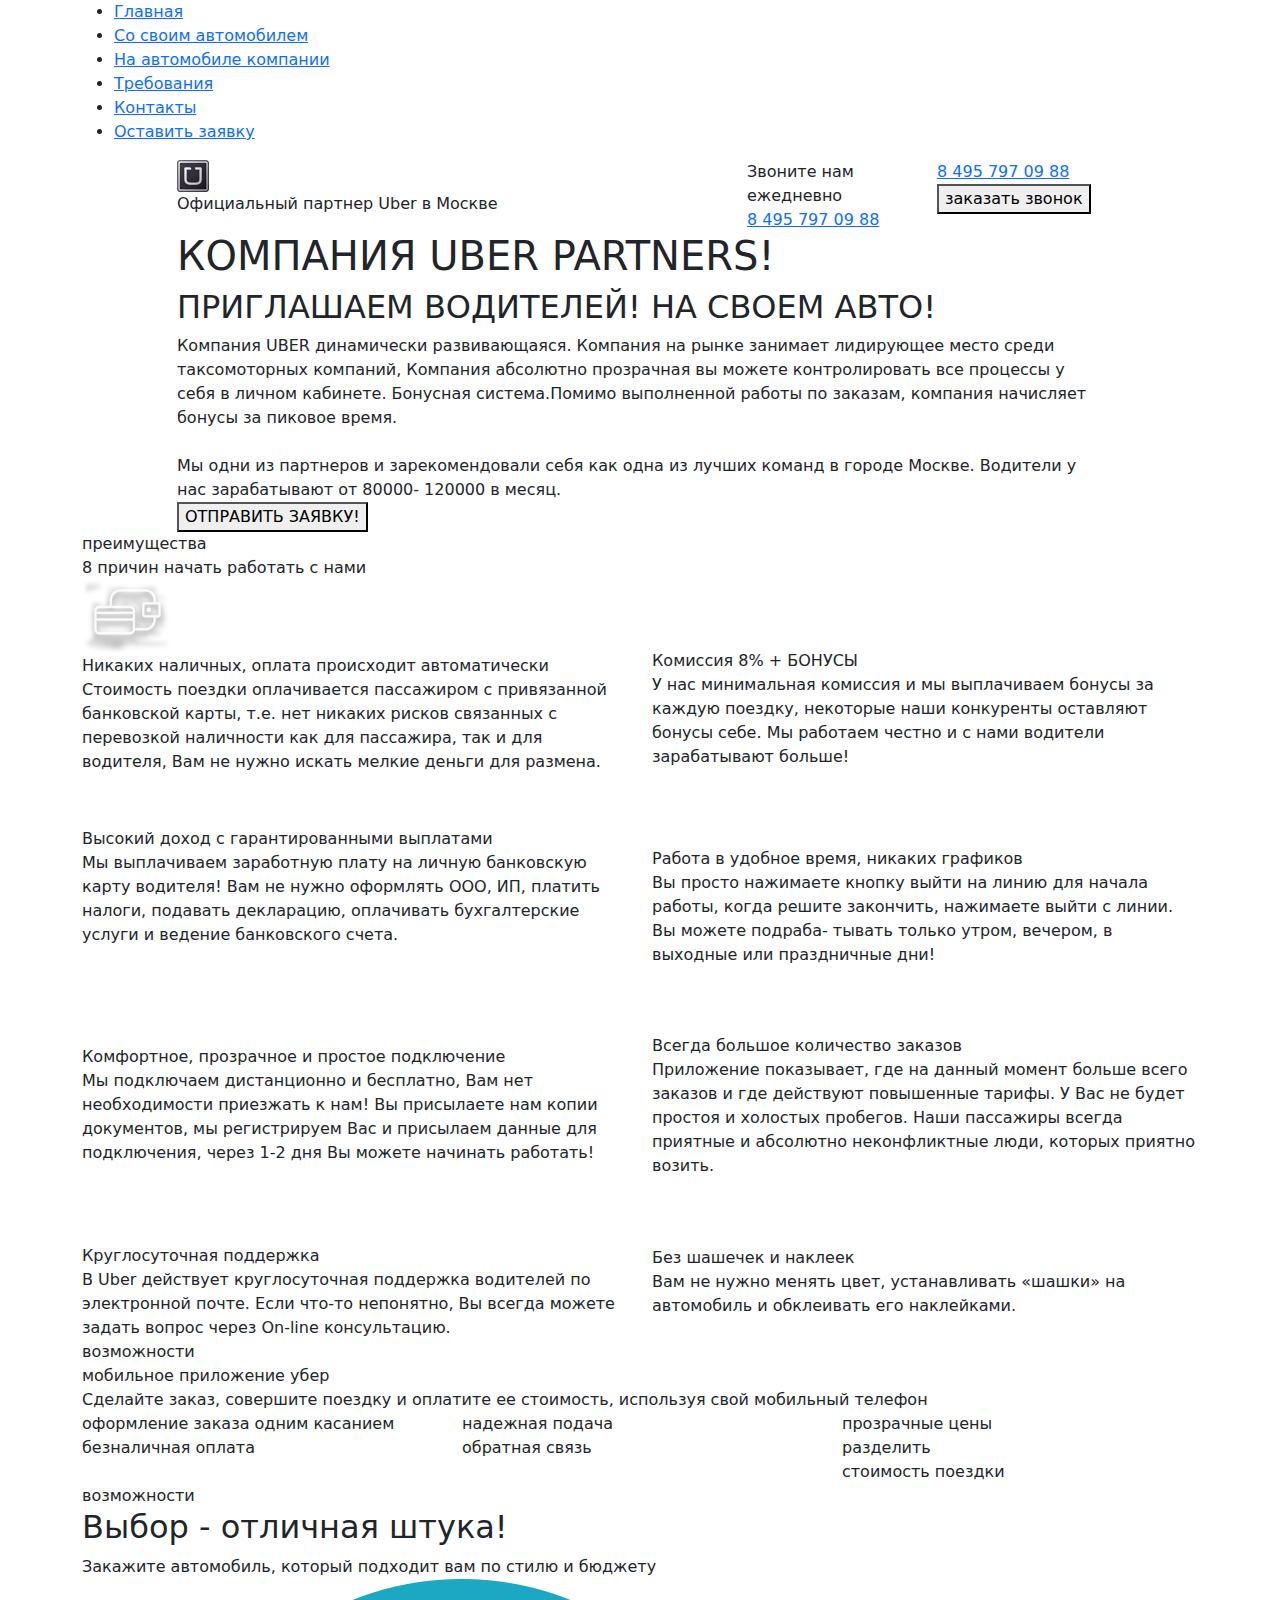
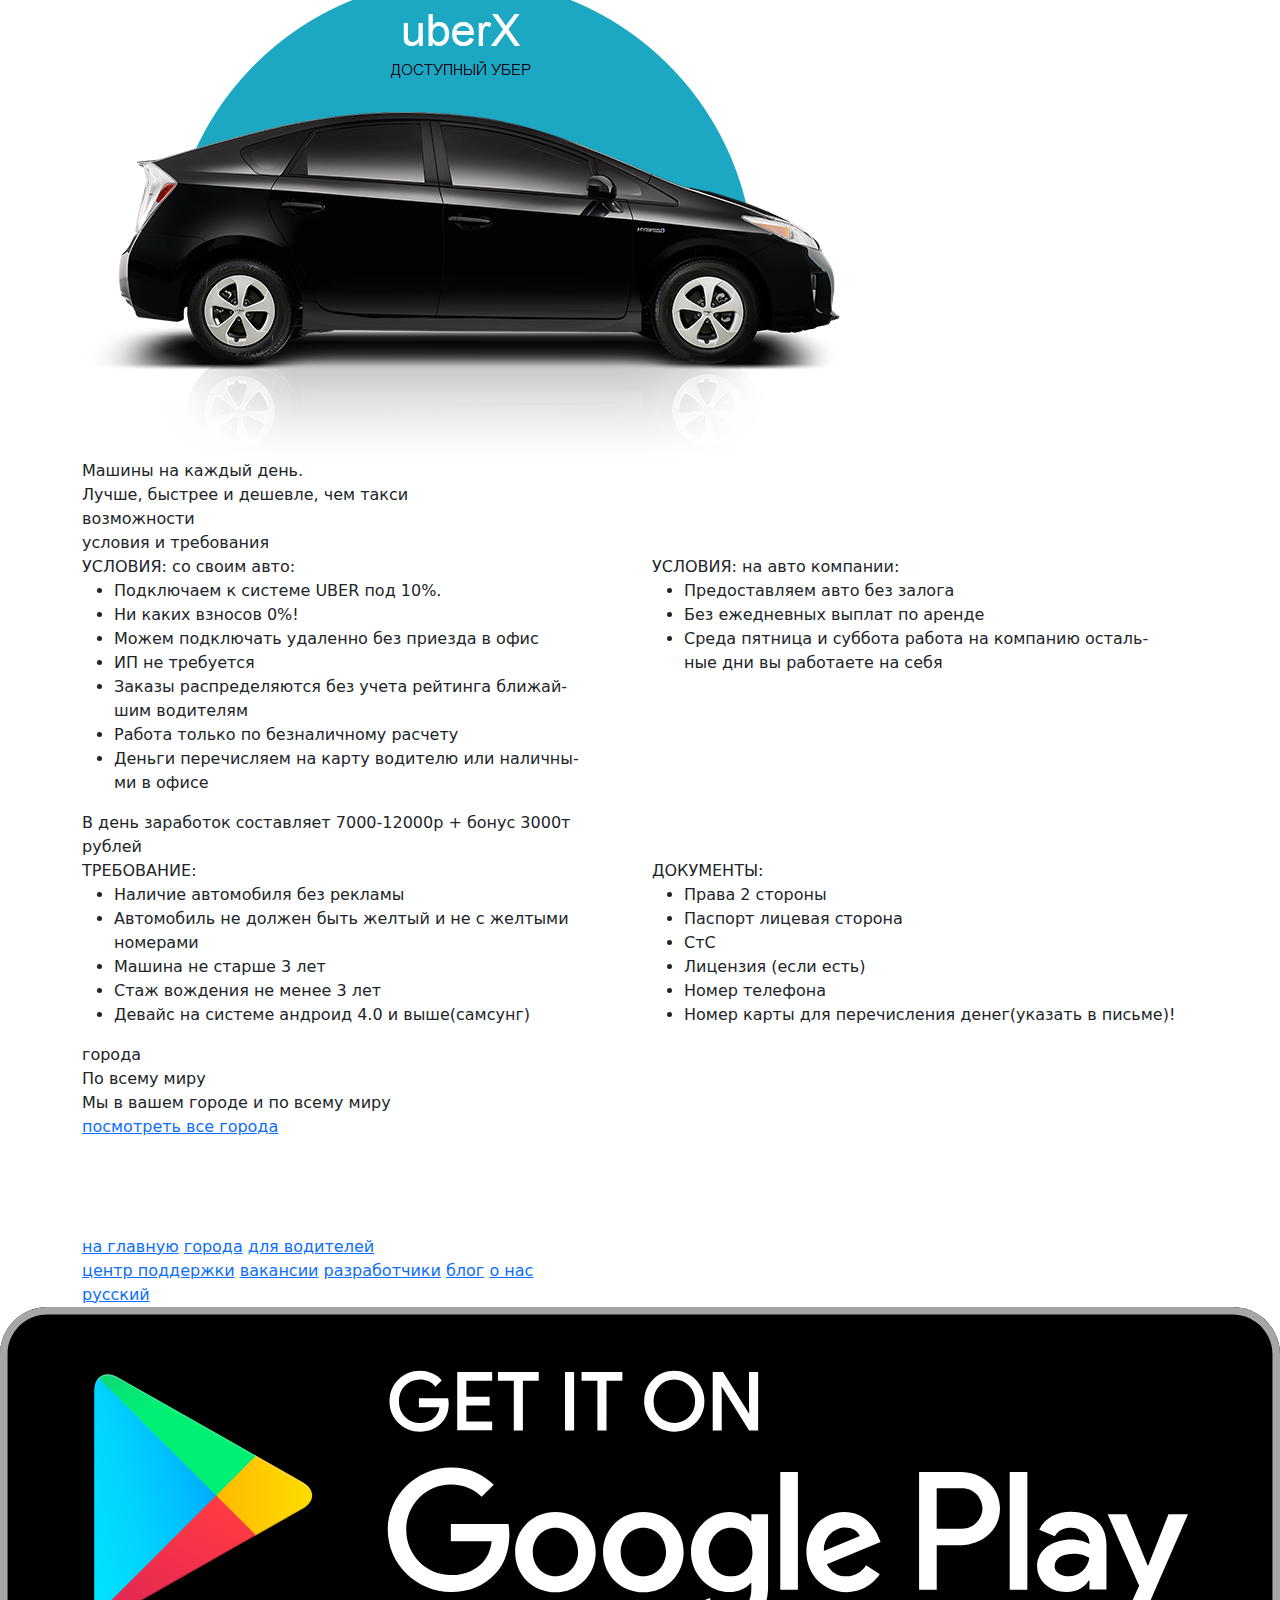
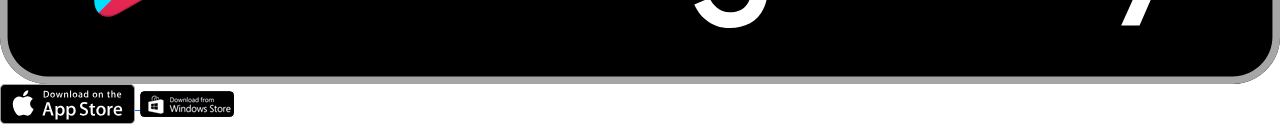
==== index.html @ 070eae1d "Add files via upload" ====
<!doctype html>
<html lang="en">

<head>
    <meta charset="utf-8">
    <meta name="viewport" content="width=device-width, initial-scale=1, shrink-to-fit=no">
    <link rel="stylesheet" href="css/bootstrap-reboot.min.css">
    <link rel="stylesheet" href="css/bootstrap-grid.min.css">
    <link rel="preconnect" href="https://fonts.googleapis.com">
    <link rel="preconnect" href="https://fonts.gstatic.com" crossorigin>
    <link href="https://fonts.googleapis.com/css2?family=Roboto:wght@100;300;400;700;900&display=swap" rel="stylesheet">
    <link rel="stylesheet" href="css/style.css">
    <title>Uber777.MOSCOW</title>
    <link rel="shortcut icon" href="icon/favicon.ico" type="image/x-icon">

</head>

<body>
    <header>
        <nav>
            <div class="container">
                <ul class="menu">
                    <li class="menu_item"><a href="#" class="menu_link">Главная</a></li>
                    <li class="menu_item"><a href="#request" class="menu_link">Со своим автомобилем</a></li>
                    <li class="menu_item"><a href="#request" class="menu_link">На автомобиле компании</a></li>
                    <li class="menu_item"><a href="#" class="menu_link">Требования</a></li>
                    <li class="menu_item"><a href="#" class="menu_link">Контакты</a></li>
                    <li class="menu_item"><a href="#" class="menu_link">Оставить заявку</a></li>
                </ul>

            </div>
            <div class="hamburger">
                <div class="hamburger_line"></div>
                <div class="hamburger_line"></div>
                <div class="hamburger_line"></div>
            </div>
        </nav>
        <div class="sub_header">
            <div class="container">
                <div class="row">
                    <div class="col-6 col-md-4 offset-md-1">
                        <div class="logo">
                            <a href="#" class="logo_img"><img src="img/Uber_logo.png" alt="Uber_logo"></a>
                            <div class="logo_descr">Официальный партнер Uber в Москве</div>
                        </div>
                    </div>
                    <div class="xs-hidden col-md-3 offset-md-1 col-xl-2 offset-xl-2">
                        <div class="call">
                            <div class="call_descr">Звоните нам ежедневно</div>
                            <a href="tel:+74957970988" class="call_number">8 495 797 09 88</a>
                        </div>
                    </div>
                    <div class="col-6 col-md-3">
                        <div class="xs-block">
                            <a href="tel:+74957970988" class="call_number md-hidden">8 495 797 09 88</a>
                            <button class="call_btn">заказать звонок</button>
                        </div>
                    </div>
                </div>
            </div>
        </div>
    </header>
    <section class="promo">
        <div class="container">
            <div class="row">

                <div class="col-md-12 offset-md-0 col-lg-10 offset-lg-1">
                    <h1 class="promo_header">КОМПАНИЯ UBER PARTNERS!</h1>
                    <h2 class="promo_subheader">ПРИГЛАШАЕМ ВОДИТЕЛЕЙ! НА СВОЕМ АВТО!</h2>
                    <div class="promo_descr">Компания UBER динамически развивающаяся. Компания на рынке занимает
                        лидирующее место среди таксомоторных компаний, Компания абсолютно прозрачная вы можете
                        контролировать все процессы у себя в личном кабинете. Бонуcная система.Помимо выполненной работы
                        по заказам, компания начисляет бонусы за пиковое время. <br><br>Мы одни из партнеров и
                        зарекомендовали
                        себя как одна из лучших команд в городе Москве. Водители у нас зарабатывают от 80000- 120000 в
                        месяц.</div>
                    <button class="promo_btn">ОТПРАВИТЬ ЗАЯВКУ!</button>
                </div>

            </div>
        </div>
    </section>
    <section class="eight_reason">
        <div class="container">
            <div class="reason_reason">преимущества</div>
            <div class="reason_header">8 причин начать работать с нами</div>
            <div class="row reason_row">
                <div class="col-md-6 ">
                    <div class="reason_wrapper">
                        <div class="wallet_circle">
                            <img src="icon/8_cause/wallet.svg" alt="" class="reason_icon">
                        </div>
                        <div class="reason_descr"><span class="blue_text">Никаких наличных, оплата происходит
                                автоматически</span><br>Стоимость поездки
                            оплачивается пассажиром с привязанной банковской карты, т.е. нет никаких рисков связанных с
                            перевозкой наличности как для пассажира, так и для водителя, Вам не нужно искать мелкие
                            деньги для размена.</div>
                    </div>
                </div>
                <div class="col-md-6">
                    <div class="reason_wrapper">
                        <div class="wallet_circle">
                            <img src="icon/8_cause/board.svg" alt="" class="reason_icon">
                        </div>
                        <div class="reason_descr"><span class="blue_text">Комиссия 8% + БОНУСЫ</span><br>У нас
                            минимальная комиссия и мы выплачиваем бонусы
                            за каждую поездку, некоторые наши конкуренты оставляют бонусы себе. Мы работаем честно и с
                            нами водители зарабатывают больше!</div>
                    </div>
                </div>
                <div class="col-md-6">
                    <div class="reason_wrapper">
                        <div class="wallet_circle">
                            <img src="icon/8_cause/cash.svg" alt="" class="reason_icon">
                        </div>
                        <div class="reason_descr"><span class="blue_text">Высокий доход с гарантированными
                                выплатами</span><br>Мы выплачиваем заработную плату на личную банковскую карту водителя!
                            Вам не нужно оформлять ООО, ИП, платить налоги,
                            подавать декларацию, оплачивать бухгалтерские услуги и ведение банковского счета.
                        </div>
                    </div>
                </div>
                <div class="col-md-6">
                    <div class="reason_wrapper">
                        <div class="wallet_circle">
                            <img src="icon/8_cause/calendar.svg" alt="" class="reason_icon">
                        </div>
                        <div class="reason_descr"><span class="blue_text">Работа в удобное время,
                                никаких графиков</span><br>Вы просто нажимаете кнопку выйти на линию для начала работы,
                            когда решите закончить, нажимаете выйти с линии. Вы можете подраба-
                            тывать только утром, вечером, в выходные или праздничные дни! </div>
                    </div>
                </div>
                <div class="col-md-6">
                    <div class="reason_wrapper">
                        <div class="wallet_circle">
                            <img src="icon/8_cause/key.svg" alt="" class="reason_icon">
                        </div>
                        <div class="reason_descr"><span class="blue_text">Комфортное, прозрачное и
                                простое подключение</span><br>Мы подключаем дистанционно и бесплатно, Вам нет
                            необходимости
                            приезжать к
                            нам! Вы присылаете нам копии документов, мы регистрируем Вас и присылаем данные для
                            подключения,
                            через 1-2 дня Вы можете начинать работать!</div>
                    </div>
                </div>
                <div class="col-md-6">
                    <div class="reason_wrapper">
                        <div class="wallet_circle">
                            <img src="icon/8_cause/map.svg" alt="" class="reason_icon">
                        </div>
                        <div class="reason_descr"><span class="blue_text">Всегда большое количество
                                заказов</span><br>Приложение показывает, где на данный момент больше всего заказов и где
                            действуют
                            повышенные тарифы. У Вас не будет простоя и холостых пробегов. Наши пассажиры всегда
                            приятные и
                            абсолютно неконфликтные люди, которых приятно возить.</div>
                    </div>
                </div>
                <div class="col-md-6">
                    <div class="reason_wrapper">
                        <div class="wallet_circle">
                            <img src="icon/8_cause/phone.svg" alt="" class="reason_icon">
                        </div>
                        <div class="reason_descr"><span class="blue_text">Круглосуточная поддержка</span><br>В Uber
                            действует круглосуточная поддержка водителей по электронной почте. Если что-то непонятно, Вы
                            всегда можете задать вопрос через On-line консультацию.</div>
                    </div>
                </div>
                <div class="col-md-6">
                    <div class="reason_wrapper">
                        <div class="wallet_circle">
                            <img src="icon/8_cause/car.svg" alt="" class="reason_icon">
                        </div>
                        <div class="reason_descr"><span class="blue_text">Без шашечек и наклеек</span><br>Вам не нужно
                            менять цвет, устанавливать «шашки» на автомобиль и обклеивать его наклейками.</div>
                    </div>
                </div>
            </div>
        </div>
    </section>
    <section class="mobilApp">
        <div class="container">
            <div class="mobilApp_facilities">возможности</div>
            <div class="mobilApp_header">мобильное приложение убер</div>
            <div class="mobilApp_descr">Сделайте заказ, совершите поездку и оплатите ее стоимость, используя свой
                мобильный
                телефон</div>
            <div class="row">
                <div class="col-md-6 col-lg-4 ">
                    <div class="mobilApp_wrapper order">
                        <div class="wrapper_header">оформление заказа одним касанием</div>
                        <a href="#" class="wrapper_btn"></a>
                    </div>
                </div>
                <div class="col-md-6 col-lg-4 ">
                    <div class="mobilApp_wrapper feed">
                        <div class="wrapper_header">надежная подача</div>
                        <a href="#" class="wrapper_btn"></a>
                    </div>
                </div>
                <div class="col-md-6 col-lg-4 ">
                    <div class="mobilApp_wrapper prices">
                        <div class="wrapper_header">прозрачные цены</div>
                        <a href="#" class="wrapper_btn"></a>
                    </div>
                </div>
                <div class="col-md-6 col-lg-4">
                    <div class="mobilApp_wrapper cashless">
                        <div class="wrapper_header">безналичная оплата</div>
                        <a href="#" class="wrapper_btn"></a>
                    </div>
                </div>
                <div class="col-md-6 col-lg-4 ">
                    <div class="mobilApp_wrapper feedback">
                        <div class="wrapper_header">обратная связь</div>
                        <a href="#" class="wrapper_btn"></a>
                    </div>
                </div>
                <div class="col-md-6 col-lg-4">
                    <div class="mobilApp_wrapper cost">
                        <div class="wrapper_header">разделить<br>стоимость поездки</div>
                        <a href="#" class="wrapper_btn"></a>
                    </div>
                </div>
            </div>
        </div>
    </section>

    <section class="choice">
        <div class="container">
            <div class="black"></div>
            <div class="choice_facilities">возможности</div>
            <h2 class="choice_title">Выбор - отличная штука!</h2>
            <div class="choice_subtitle">Закажите автомобиль, который подходит вам по стилю и бюджету</div>
            <img src="img/bg/car.png" alt="uber car" class="choice_img">
            <div class="choice_descr">
                Машины на каждый день.<br>
                Лучше, быстрее и дешевле, чем такси
            </div>
        </div>
    </section>
    <section class="request" id="request">
        <div class="container">
            <div class="request_facilities">возможности</div>
            <div class="request_header">условия и требования</div>
            <div class="row">
                <div class="col-10 col-md-6">
                    <div class="request_wrapper">
                        <div class="request_wrapper_header b_text">УСЛОВИЯ: со своим авто:</div>
                        <ul class="request_wrapper_menu">
                            <li>Подключаем к системе UBER под 10%.</li>
                            <li>Ни каких взносов 0%!</li>
                            <li>Можем подключать удаленно без приезда в офис</li>
                            <li>ИП не требуется</li>
                            <li>Заказы распределяются без учета
                                рейтинга ближай-<br>шим водителям</li>
                            <li>Работа только по безналичному расчету</li>
                            <li>Деньги перечисляем на карту водителю или наличны-<br>ми в офисе</li>
                        </ul>
                        <div class="request_wrapper_descr">В день заработок составляет 7000-12000р + бонус 3000т <br>
                            рублей
                        </div>
                    </div>
                </div>
                <div class="col-12 col-md-6">
                    <div class="request_wrapper">
                        <div class="request_wrapper_header b_text">УСЛОВИЯ: на авто компании:</div>
                        <ul class="request_wrapper_menu">
                            <li>Предоставляем авто без залога</li>
                            <li>Без ежедневных выплат по аренде</li>
                            <li>Среда пятница и суббота работа на компанию осталь-<br>ные дни вы работаете на себя</li>
                        </ul>
                    </div>
                </div>
                <div class="col-12 col-md-6">
                    <div class="request_wrapper">
                        <div class="request_wrapper_header r_text">ТРЕБОВАНИЕ:</div>
                        <ul class="request_wrapper_menu r_point">
                            <li>Наличие автомобиля без рекламы</li>
                            <li>Автомобиль не должен быть желтый и не с желтыми<br>номерами</li>
                            <li>Машина не старше 3 лет</li>
                            <li>Стаж вождения не менее 3 лет</li>
                            <li>Девайс на системе андроид 4.0 и выше(самсунг)</li>
                        </ul>
                    </div>
                </div>
                <div class="col-12  col-md-6">
                    <div class="request_wrapper">
                        <div class="request_wrapper_header r_text">ДОКУМЕНТЫ:</div>
                        <ul class="request_wrapper_menu r_point">
                            <li>Права 2 стороны</li>
                            <li>Паспорт лицевая сторона</li>
                            <li>СтС</li>
                            <li>Лицензия (если есть)</li>
                            <li>Номер телефона</li>
                            <li>Номер карты для перечисления денег(указать в письме)!</li>
                        </ul>
                    </div>
                </div>
            </div>
        </div>
    </section>
    <section class="allWorld">
        <div class="container">
            <div class="allWorld_cities">города</div>
            <div class="allWorld_header">По всему миру</div>
            <div class="allWorld_descr">Мы в вашем городе и по всему миру</div>
            <a href="#" class="allWorld_link">посмотреть все города</a>
        </div>
    </section>

    <footer>
        <div class="footer_social_link">
            <div class="social_wrapper">
                <a class="social_link" href="#">
                    <img src="icon/footer/facebook.svg" alt="facebook_icon">
                </a>
            </div>
            <div class="social_wrapper">
                <a class="social_link" href="#">
                    <img src="icon/footer/twitter.svg" alt="twitter_icon">
                </a>
            </div>
            <div class="social_wrapper">
                <a class="social_link" href="#">
                    <img src="icon/footer/linkedin.svg" alt="linkedin_icon">
                </a>
            </div>
            <div class="social_wrapper">
                <a class="social_link" href="#">
                    <img src="icon/footer/instagram.svg" alt="instagram_icon">
                </a>
            </div>
        </div>
        <div class="container">
            <div class="footer_line"></div>
            <div class="footer_main_menu">
                <a href="#" class="footer_menu_item">на главную</a>
                <a href="#" class="footer_menu_item">города</a>
                <a href="#" class="footer_menu_item">для водителей</a>
            </div>
            <div class="footer_submenu">
                <a href="#" class="footer_submenu_item">центр поддержки</a>
                <a href="#" class="footer_submenu_item">вакансии</a>
                <a href="#" class="footer_submenu_item">разработчики</a>
                <a href="#" class="footer_submenu_item">блог</a>
                <a href="#" class="footer_submenu_item">о нас</a>
            </div>
            <a href="#" class="language">русский</a>
        </div>
        <div class="footer_app_link">
            <a href="#" class="app_link">
                <img src="icon/footer/google.svg" alt="google_app">
            </a>
            <a href="#" class="app_link">
                <img src="icon/footer/apple.svg" alt="apple_app">
            </a>
            <a href="#" class="app_link">
                <img src="icon/footer/windows.png" alt="windows_app">
            </a>
        </div>
    </footer>
    <script src="js/script.js"></script>
</body>

</html>
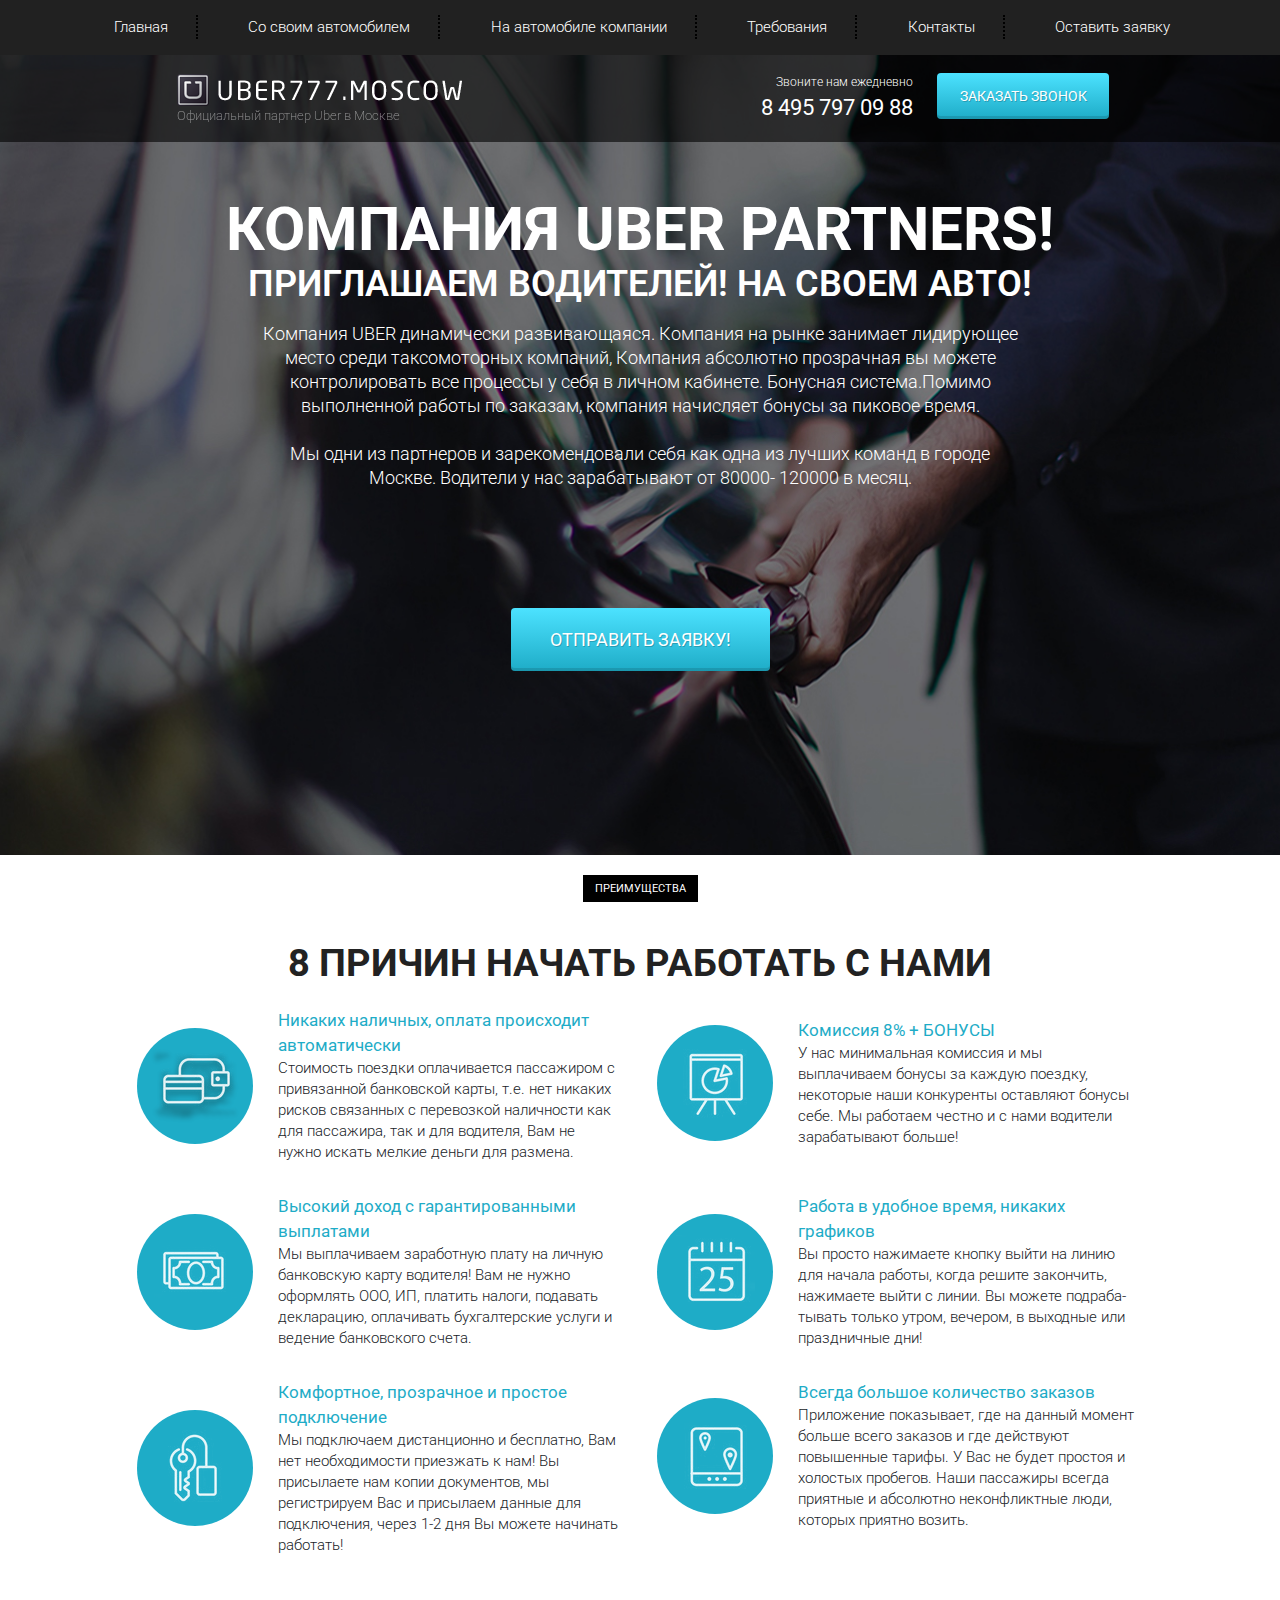
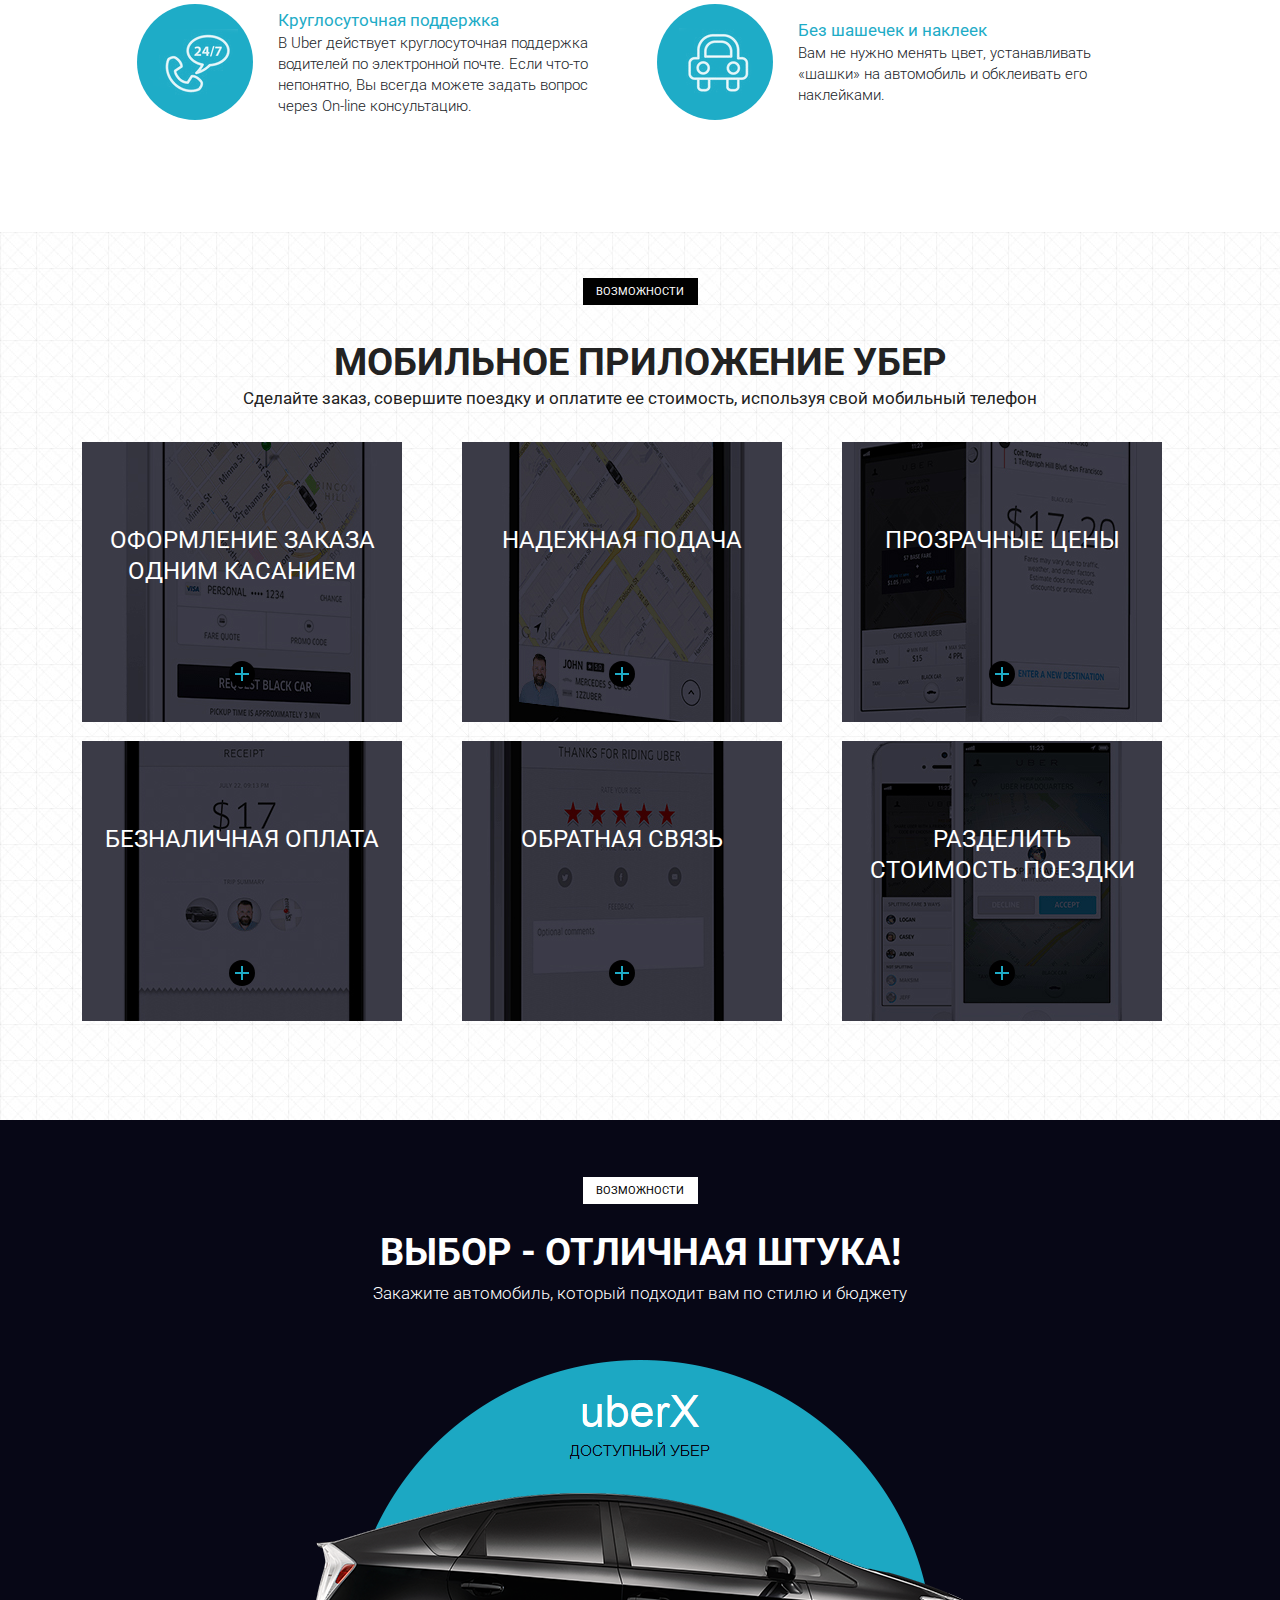
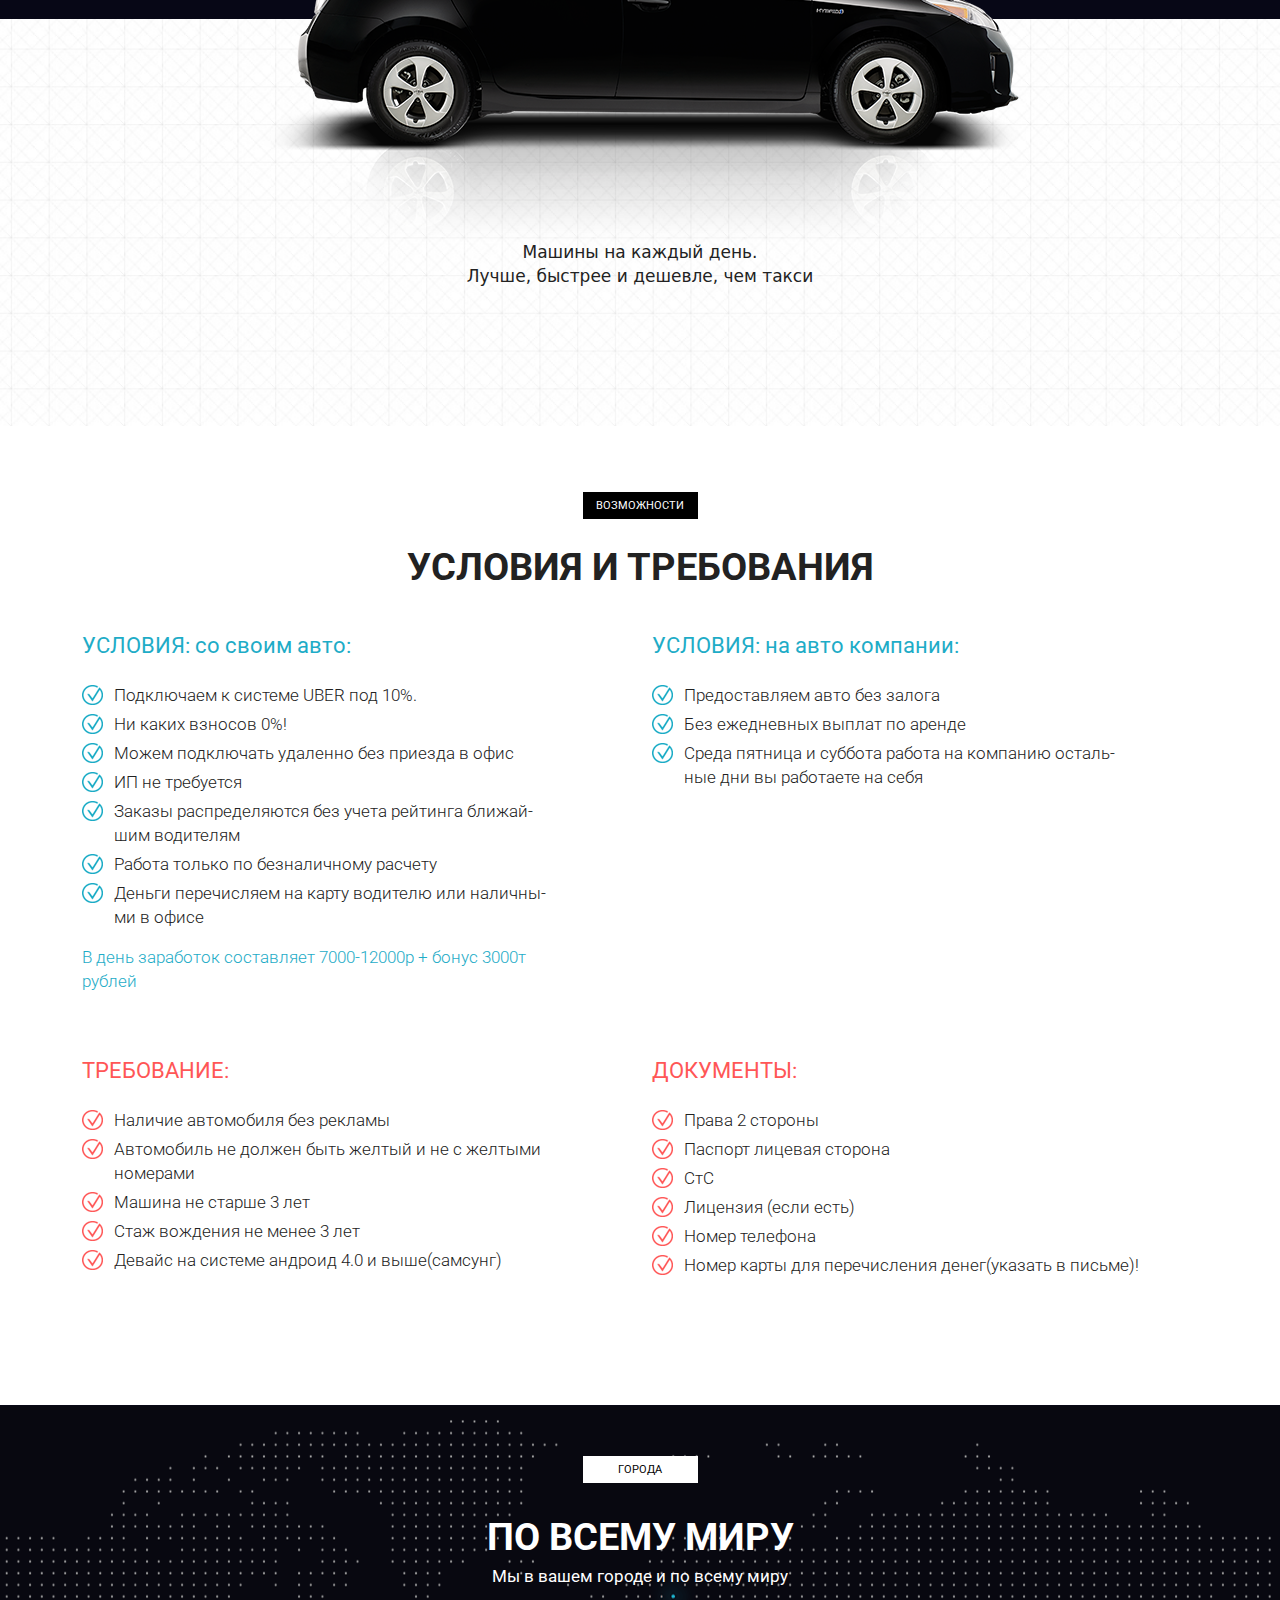
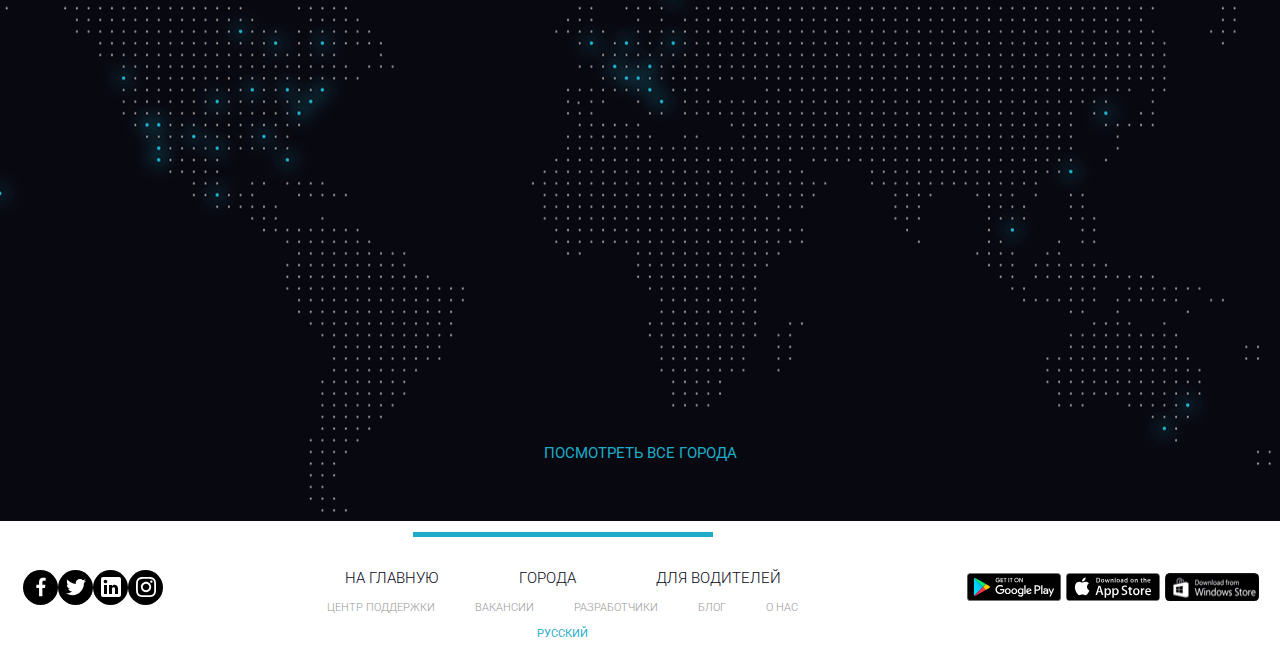
==== commit 77211a5a: "Update index.html" ====
--- a/index.html
+++ b/index.html
@@ -9,7 +9,7 @@
     <link rel="preconnect" href="https://fonts.googleapis.com">
     <link rel="preconnect" href="https://fonts.gstatic.com" crossorigin>
     <link href="https://fonts.googleapis.com/css2?family=Roboto:wght@100;300;400;700;900&display=swap" rel="stylesheet">
-    <link rel="stylesheet" href="css/style.css">
+    <link rel="stylesheet" href="./css/style.css">
     <title>Uber777.MOSCOW</title>
     <link rel="shortcut icon" href="icon/favicon.ico" type="image/x-icon">
 
@@ -365,4 +365,4 @@
     <script src="js/script.js"></script>
 </body>
 
-</html>+</html>
--- a/css/style.css
+++ b/css/style.css
@@ -0,0 +1,3 @@
+header{position:relative}header nav{padding:15px 70px;margin:0;background-color:#212121;height:55px;position:fixed;top:0;width:100%;z-index:5}header nav .menu{display:-webkit-box;display:-ms-flexbox;display:flex;-webkit-box-pack:justify;-ms-flex-pack:justify;justify-content:space-between;margin:0;list-style-type:none}header nav .menu_item{list-style:none;border-right:2px dotted #000;padding-right:28px}header nav .menu_item:last-child{border-right:none}header nav .menu_link{font-family:Roboto;font-style:normal;font-weight:300;font-size:15px;text-decoration:none;color:#fff}header nav .menu_link:hover{color:#fff;text-decoration:underline}header .hamburger{height:40px;width:40px;margin-left:100%;margin-top:10px;display:none}header .hamburger:hover{cursor:pointer}header .hamburger_line{width:95%;height:2px;background-color:#fff;margin:3px auto;-webkit-transition:.6s all;transition:.6s all}header .hamburger_active div{margin-bottom:-5px}header .hamburger_active div:nth-child(1){-webkit-transform:rotate(-45deg);transform:rotate(-45deg)}header .hamburger_active div:nth-child(2){display:none}header .hamburger_active div:nth-child(3){-webkit-transform:rotate(45deg);transform:rotate(45deg)}header .sub_header{min-height:87px;background:rgba(0,0,0,0.6);position:absolute;width:100%}header .sub_header .logo{margin-top:19px}header .sub_header .logo .logo_img{max-width:100%}header .sub_header .logo .logo_descr{font-family:Roboto;font-style:normal;font-weight:200;font-size:13px;color:#fff;opacity:.5}header .sub_header .call{margin-top:18px}header .sub_header .call .call_descr{font-family:Roboto;font-style:normal;font-weight:300;font-size:12px;text-align:right;color:#fff}header .sub_header .call_number{display:block;font-family:Roboto;font-style:normal;font-weight:normal;font-size:22px;text-align:right;text-transform:uppercase;color:#fff;text-decoration:none}header .sub_header .md-hidden{display:none}header .sub_header .call_btn{font-family:Roboto;font-style:normal;font-weight:normal;text-align:center;text-transform:uppercase;text-shadow:1px 1px 0px rgba(0,0,0,0.21);color:#fff;background:-webkit-gradient(linear, left bottom, left top, from(#1EACC7), to(#4CE2FF));background:linear-gradient(0deg, #1EACC7 0%, #4CE2FF 100%);-webkit-box-shadow:inset 0px -3px 0px rgba(0,0,0,0.12);box-shadow:inset 0px -3px 0px rgba(0,0,0,0.12);border-radius:4px;border:none;display:block;width:172px;height:46px;margin-top:18px;font-size:14px}header .sub_header .call_btn:hover{background-image:none;background-color:#1EACC7}.promo{min-height:800px;width:100%;background:url(../img/bg/uber_bg.png) center center/cover no-repeat;padding:150px 0 135px 0;margin-top:55px}.promo_header{font-family:Roboto;font-style:normal;font-weight:700;font-size:60px;text-align:center;text-transform:uppercase;color:#fff;line-height:50px}.promo_subheader{font-family:Roboto;font-style:normal;font-weight:600;font-size:36px;text-align:center;text-transform:uppercase;color:#fff}.promo_descr{min-height:170px;font-family:Roboto;font-style:normal;font-weight:300;font-size:18px;line-height:24px;text-align:center;color:#fff;margin:16px 78px 0 78px}.promo_btn{font-family:Roboto;font-style:normal;font-weight:normal;text-align:center;text-transform:uppercase;text-shadow:1px 1px 0px rgba(0,0,0,0.21);color:#fff;background:-webkit-gradient(linear, left bottom, left top, from(#1EACC7), to(#4CE2FF));background:linear-gradient(0deg, #1EACC7 0%, #4CE2FF 100%);-webkit-box-shadow:inset 0px -3px 0px rgba(0,0,0,0.12);box-shadow:inset 0px -3px 0px rgba(0,0,0,0.12);border-radius:4px;border:none;display:block;width:259px;height:63px;margin:0 auto;margin-top:116px;font-size:18px}.promo_btn:hover{background-image:none;background-color:#1EACC7}.eight_reason{padding:20px 0 64px 0}.eight_reason .reason_reason{font-family:Roboto;font-style:normal;font-weight:400;font-size:11px;text-align:center;text-transform:uppercase;color:#fff;width:115px;height:27px;background:#000;margin:0 auto;padding-top:6px}.eight_reason .reason_header{font-family:Roboto;font-style:normal;font-weight:bold;font-size:38px;text-align:center;text-transform:uppercase;color:#222;margin-top:33px;margin-bottom:16px}.eight_reason .reason_row{margin:0 33px 0 43px}.eight_reason .reason_row .reason_wrapper{display:-webkit-box;display:-ms-flexbox;display:flex;-webkit-box-align:center;-ms-flex-align:center;align-items:center;margin-bottom:31px;min-height:150px}.eight_reason .reason_row .reason_wrapper .wallet_circle{width:116px;height:116px;background:#1EACC7;border-radius:100%;display:-webkit-box;display:-ms-flexbox;display:flex;-webkit-box-align:center;-ms-flex-align:center;align-items:center;-webkit-box-pack:center;-ms-flex-pack:center;justify-content:center;margin-right:25px}.eight_reason .reason_row .reason_wrapper .reason_descr{width:340px;font-family:Roboto;font-style:normal;font-weight:300;font-size:15px;line-height:21px}.eight_reason .reason_row .reason_wrapper .reason_descr .blue_text{color:#1EACC7;line-height:25px;font-weight:400;font-size:17px}.mobilApp{min-height:865px;background-image:url(../img/bg/mobile_bg.png);padding:46px 0 80px 0}.mobilApp .mobilApp_facilities{font-family:Roboto;font-style:normal;font-weight:400;font-size:11px;text-align:center;text-transform:uppercase;color:#fff;width:115px;height:27px;background:#000;margin:0 auto;padding-top:6px}.mobilApp .mobilApp_header{font-family:Roboto;font-style:normal;font-weight:bold;font-size:38px;text-align:center;text-transform:uppercase;color:#222;margin-top:33px;line-height:48px}.mobilApp .mobilApp_descr{font-family:Roboto;font-style:normal;font-weight:normal;font-size:17px;text-align:center;color:#222;margin-bottom:30px}.mobilApp .mobilApp_wrapper{width:320px;height:280px;margin-bottom:19px;padding:83px 0 34px 0;position:relative}.mobilApp .mobilApp_wrapper .wrapper_header{font-family:Roboto;font-style:normal;font-weight:normal;font-size:24px;line-height:31px;text-align:center;text-transform:uppercase;color:#fff;margin:0 11px 0 11px}.mobilApp .mobilApp_wrapper .wrapper_btn{display:-webkit-box;display:-ms-flexbox;display:flex;-webkit-box-pack:center;-ms-flex-pack:center;justify-content:center;-webkit-box-align:center;-ms-flex-align:center;align-items:center;position:absolute;bottom:35px;left:50%;-webkit-transform:translateX(-50%);transform:translateX(-50%);width:26px;height:26px;background-color:#000;margin:0 auto;border-radius:100%;cursor:pointer}.mobilApp .mobilApp_wrapper .wrapper_btn:hover{background-color:#1EACC7}.mobilApp .mobilApp_wrapper .wrapper_btn:hover::before,.mobilApp .mobilApp_wrapper .wrapper_btn:hover::after{background-color:#000}.mobilApp .mobilApp_wrapper .wrapper_btn::before{content:"";display:block;width:14px;height:2px;background-color:#1EACC7}.mobilApp .mobilApp_wrapper .wrapper_btn::after{content:"";position:absolute;display:block;width:2px;height:14px;background-color:#1EACC7}.mobilApp .order{background-image:url(../img/card_bg/order_1.png)}.mobilApp .feed{background-image:url(../img/card_bg/feed_2.png)}.mobilApp .prices{background-image:url(../img/card_bg/prices_3.png)}.mobilApp .cashless{background-image:url(../img/card_bg/cashless_4.png)}.mobilApp .feedback{background-image:url(../img/card_bg/feedback_5.png)}.mobilApp .cost{background-image:url(../img/card_bg/cost_6.png)}.choice{position:relative;min-height:895px;padding:57px 0 138px 0;background:url("../img/bg/mobile_bg.png") center center/cover no-repeat}.choice .choice_facilities{font-family:Roboto;font-style:normal;font-weight:400;font-size:11px;text-align:center;text-transform:uppercase;color:#fff;width:115px;height:27px;background:#000;margin:0 auto;padding-top:6px;position:relative;background-color:#fff;color:#000;z-index:2}.choice .choice_title{font-family:Roboto;font-style:normal;font-weight:bold;font-size:38px;text-align:center;text-transform:uppercase;color:#222;margin-top:33px;position:relative;color:#fff;margin-top:26px;z-index:2}.choice .choice_subtitle{position:relative;font-family:Roboto;font-style:normal;font-weight:300;font-size:17px;line-height:21px;text-align:center;color:#fff;z-index:2}.choice img{position:relative;display:block;margin:56px auto 0 auto;z-index:2}.choice .choice_descr{text-align:center;color:#222;font-size:17px;font-weight:300;line-height:24px}.choice .black{position:absolute;top:0;left:0;height:499px;width:100%;background-color:#070716;z-index:1}.request{padding:66px 0 67px 0}.request_facilities{font-family:Roboto;font-style:normal;font-weight:400;font-size:11px;text-align:center;text-transform:uppercase;color:#fff;width:115px;height:27px;background:#000;margin:0 auto;padding-top:6px}.request_header{font-family:Roboto;font-style:normal;font-weight:bold;font-size:38px;text-align:center;text-transform:uppercase;color:#222;margin-top:33px;margin:20px 0 33px 0}.request_wrapper{margin-bottom:61px}.request_wrapper_header{font-family:Roboto;font-style:normal;font-weight:normal;font-size:22px;color:#1EACC7}.request_wrapper_menu{margin-top:21px;list-style-type:none}.request_wrapper_menu li{font-family:Roboto;font-style:normal;font-weight:300;font-size:17px;line-height:24px;color:#222;margin-bottom:5px;position:relative}.request_wrapper_menu li::before{content:"";display:block;position:absolute;left:-32px;top:2px;width:21px;height:20px;background:url(../icon/check_blue.svg) center center/cover no-repeat}.request_wrapper_descr{font-family:Roboto;font-style:normal;font-weight:300;font-size:17px;line-height:24px;color:#1EACC7}.request_wrapper .r_point li::before{background:url(../icon/check_red.svg) center center/cover no-repeat}.request_wrapper .r_text{color:#FF5656}.allWorld{min-height:716px;padding:51px 0 22px 0;background:url(../img/bg/world_bg.png) center center no-repeat}.allWorld .allWorld_cities{font-family:Roboto;font-style:normal;font-weight:400;font-size:11px;text-align:center;text-transform:uppercase;color:#fff;width:115px;height:27px;background:#000;margin:0 auto;padding-top:6px;color:#000;background-color:#fff}.allWorld .allWorld_header{font-family:Roboto;font-style:normal;font-weight:bold;font-size:38px;text-align:center;text-transform:uppercase;color:#222;margin-top:33px;color:#fff;margin-top:26px}.allWorld .allWorld_descr{font-family:Roboto;font-style:normal;font-weight:normal;font-size:17px;line-height:21px;text-align:center;color:#fff}.allWorld .allWorld_link{display:block;margin-top:455px;font-family:Roboto;font-style:normal;font-weight:normal;font-size:15px;text-align:center;text-transform:uppercase;text-decoration:none;color:#1EACC7}footer{padding:11px 21px 20px 23px;display:-webkit-box;display:-ms-flexbox;display:flex;-webkit-box-pack:justify;-ms-flex-pack:justify;justify-content:space-between}footer .footer_social_link{width:160px;display:-webkit-box;display:-ms-flexbox;display:flex;-webkit-box-align:center;-ms-flex-align:center;align-items:center;-webkit-box-pack:justify;-ms-flex-pack:justify;justify-content:space-between}footer .footer_social_link .social_wrapper{width:35px;height:35px;border-radius:90px;background-color:#000}footer .footer_social_link .social_wrapper .social_link img{display:block;width:20px;height:20px;margin:0 auto;margin-top:7px}footer .footer_line{width:300px;height:5px;background:#1EACC7;margin:0 auto}footer .footer_main_menu{display:-webkit-box;display:-ms-flexbox;display:flex;-webkit-box-pack:center;-ms-flex-pack:center;justify-content:center;margin-top:30px}footer .footer_main_menu .footer_menu_item{display:block;margin:0 40px 0 40px;font-family:Roboto;font-style:normal;font-weight:300;font-size:15px;text-decoration:none;text-transform:uppercase;color:#070716}footer .footer_main_menu .footer_menu_item:hover{text-decoration:underline}footer .footer_submenu{display:-webkit-box;display:-ms-flexbox;display:flex;-webkit-box-pack:center;-ms-flex-pack:center;justify-content:center;margin-top:10px}footer .footer_submenu .footer_submenu_item{display:block;margin:0 20px 0 20px;font-family:Roboto;font-style:normal;font-weight:300;font-size:11px;text-transform:uppercase;text-decoration:none;color:#999}footer .footer_submenu .footer_submenu_item:hover{text-decoration:underline}footer .language{display:block;margin-top:10px;font-family:Roboto;font-style:normal;font-weight:normal;font-size:11px;text-align:center;text-transform:uppercase;text-decoration:none;color:#1EACC7}footer .footer_app_link{display:-webkit-box;display:-ms-flexbox;display:flex;-webkit-box-align:center;-ms-flex-align:center;align-items:center}footer .footer_app_link .app_link{margin-left:5px}footer .footer_app_link .app_link img{height:28px;width:94px}footer .footer_app_link .app_link .win_suka{height:85px;margin-left:0}@media (max-width: 1200px){header nav .menu_item{padding-right:12px}.promo_header{font-size:50px}.eight_reason .reason_row .reason_wrapper{-webkit-box-align:start;-ms-flex-align:start;align-items:flex-start}.eight_reason .reason_row .reason_wrapper .reason_descr{width:260px}.mobilApp .mobilApp_wrapper{width:300px}footer .footer_app_link{-webkit-box-orient:vertical;-webkit-box-direction:normal;-ms-flex-direction:column;flex-direction:column;-webkit-box-pack:center;-ms-flex-pack:center;justify-content:center}}@media (max-width: 991px){header nav .menu_item{padding-right:7px}header nav .menu_link{font-size:11px}header .sub_header .logo .logo_descr{font-size:12px}header .sub_header img{width:100%}header .sub_header .call .call_number{font-size:20px}.promo_subheader{font-size:26px}.eight_reason .reason_header{font-size:37px}.eight_reason .reason_row .reason_wrapper{-webkit-box-orient:vertical;-webkit-box-direction:normal;-ms-flex-direction:column;flex-direction:column;-webkit-box-align:center;-ms-flex-align:center;align-items:center}.eight_reason .reason_row .reason_wrapper .reason_descr{margin-top:10px;width:90%}.mobilApp .mobilApp_wrapper{width:280px}.choice{min-height:700px}.choice .black{height:400px}.choice img{width:440px}footer{-webkit-box-orient:vertical;-webkit-box-direction:normal;-ms-flex-direction:column;flex-direction:column;-webkit-box-align:center;-ms-flex-align:center;align-items:center}footer .footer_social_link{-webkit-box-ordinal-group:2;-ms-flex-order:1;order:1;margin:10px}footer .footer_app_link{-webkit-box-orient:horizontal;-webkit-box-direction:normal;-ms-flex-direction:row;flex-direction:row;-webkit-box-pack:center;-ms-flex-pack:center;justify-content:center;-webkit-box-ordinal-group:3;-ms-flex-order:2;order:2}}@media (max-width: 767px){header nav .menu{position:fixed;top:0;left:-100%;-webkit-transition:.6s all;transition:.6s all;width:50%;height:100vh;padding:20px 15px;-webkit-box-orient:vertical;-webkit-box-direction:normal;-ms-flex-direction:column;flex-direction:column;-webkit-box-align:start;-ms-flex-align:start;align-items:flex-start;-webkit-box-pack:start;-ms-flex-pack:start;justify-content:flex-start;background-color:#222;opacity:.9}header nav .menu_item{margin:5px 0;padding-left:5px;width:100%;border-radius:10px;opacity:1;border-right:none}header nav .menu_item:hover{background-color:#1EACC7}header nav .menu_link{display:block;font-size:15px;opacity:1}header nav .menu_link:hover{text-decoration:none}header nav .active{left:0}header .hamburger{display:block}header .sub_header .logo .logo_descr{display:none}header .sub_header img{width:100%}header .sub_header .xs-hidden{display:none}header .sub_header .xs-block{padding-top:10px;display:-webkit-box;display:-ms-flexbox;display:flex;-webkit-box-orient:vertical;-webkit-box-direction:normal;-ms-flex-direction:column;flex-direction:column;-webkit-box-align:center;-ms-flex-align:center;align-items:center;-webkit-box-pack:center;-ms-flex-pack:center;justify-content:center}header .sub_header .xs-block .md-hidden{display:block;font-size:15px;width:116px}header .sub_header .xs-block .call_btn{height:25px;margin-top:5px}.promo{min-height:560px;padding:0;padding-top:150px}.promo_subheader{font-size:30px}.promo .promo_descr{display:none}.eight_reason .reason_header{font-size:23px}.eight_reason .reason_row .reason_wrapper{-webkit-box-orient:vertical;-webkit-box-direction:normal;-ms-flex-direction:column;flex-direction:column;-webkit-box-pack:center;-ms-flex-pack:center;justify-content:center}.eight_reason .reason_row .reason_wrapper .reason_descr{width:100%;text-align:center}.mobilApp .mobilApp_header{font-size:30px}.mobilApp .mobilApp_wrapper{margin:0 auto;margin-bottom:19px;width:290px}.choice{min-height:680px}.choice .choice_title{font-size:30px}.choice .black{height:400px}.choice img{width:440px}.request .request_header{font-size:33px}footer{-webkit-box-orient:vertical;-webkit-box-direction:normal;-ms-flex-direction:column;flex-direction:column;-webkit-box-align:center;-ms-flex-align:center;align-items:center}footer .footer_social_link{-webkit-box-ordinal-group:2;-ms-flex-order:1;order:1;margin:10px}footer .footer_main_menu .footer_menu_item{margin:0 20px}footer .footer_submenu .footer_submenu_item{margin:0 10px}footer .footer_app_link{-webkit-box-orient:horizontal;-webkit-box-direction:normal;-ms-flex-direction:row;flex-direction:row;-webkit-box-pack:center;-ms-flex-pack:center;justify-content:center;-webkit-box-ordinal-group:3;-ms-flex-order:2;order:2}}@media (max-width: 575px){header nav{width:100%;height:30px;padding:6px 70px}header nav .hamburger{margin-top:0}header .sub_header{top:0px;min-height:75px}header .sub_header .xs-block .call_btn{width:135px;font-size:12px}.promo{margin-top:30px}.promo_header{font-size:36px}.promo_subheader{font-size:20px}.eight_reason{padding:0;padding-top:20px}.eight_reason .reason_header{font-size:16px;margin-top:24px}.eight_reason .reason_row .reason_wrapper .wallet_circle{width:100px;height:100px}.eight_reason .reason_row .reason_wrapper .reason_descr{width:280px;text-align:left}.mobilApp{padding:46px 0 16px 0}.mobilApp .mobilApp_header{margin-top:16px;font-size:18px}.mobilApp .mobilApp_descr{font-size:14px}.choice{min-height:350px;padding:0;padding-top:26px}.choice .choice_title{display:none}.choice .choice_subtitle{display:none}.choice img{width:290px}.choice .choice_descr{position:relative;color:#fff;z-index:2;font-size:19px}.request{padding:0;padding-top:60px}.request .request_header{font-size:16px;margin:14px 0 30px 0}.request_wrapper{margin-bottom:30px}.request_wrapper_header{font-size:16px}.request_wrapper_menu{margin-top:3px;width:290px}.request_wrapper_menu li{font-size:14px}.allWorld{min-height:360px;padding:26px 0}.allWorld .allWorld_header{font-size:16px}.allWorld .allWorld_descr{font-size:14px}footer .footer_line{width:255px}footer .footer_main_menu{margin-top:21px}footer .footer_main_menu .footer_menu_item{font-size:11px;margin:0 5px}footer .footer_submenu{-ms-flex-wrap:wrap;flex-wrap:wrap;-webkit-box-pack:justify;-ms-flex-pack:justify;justify-content:space-between}}
+
+/*# sourceMappingURL=style.css.map */